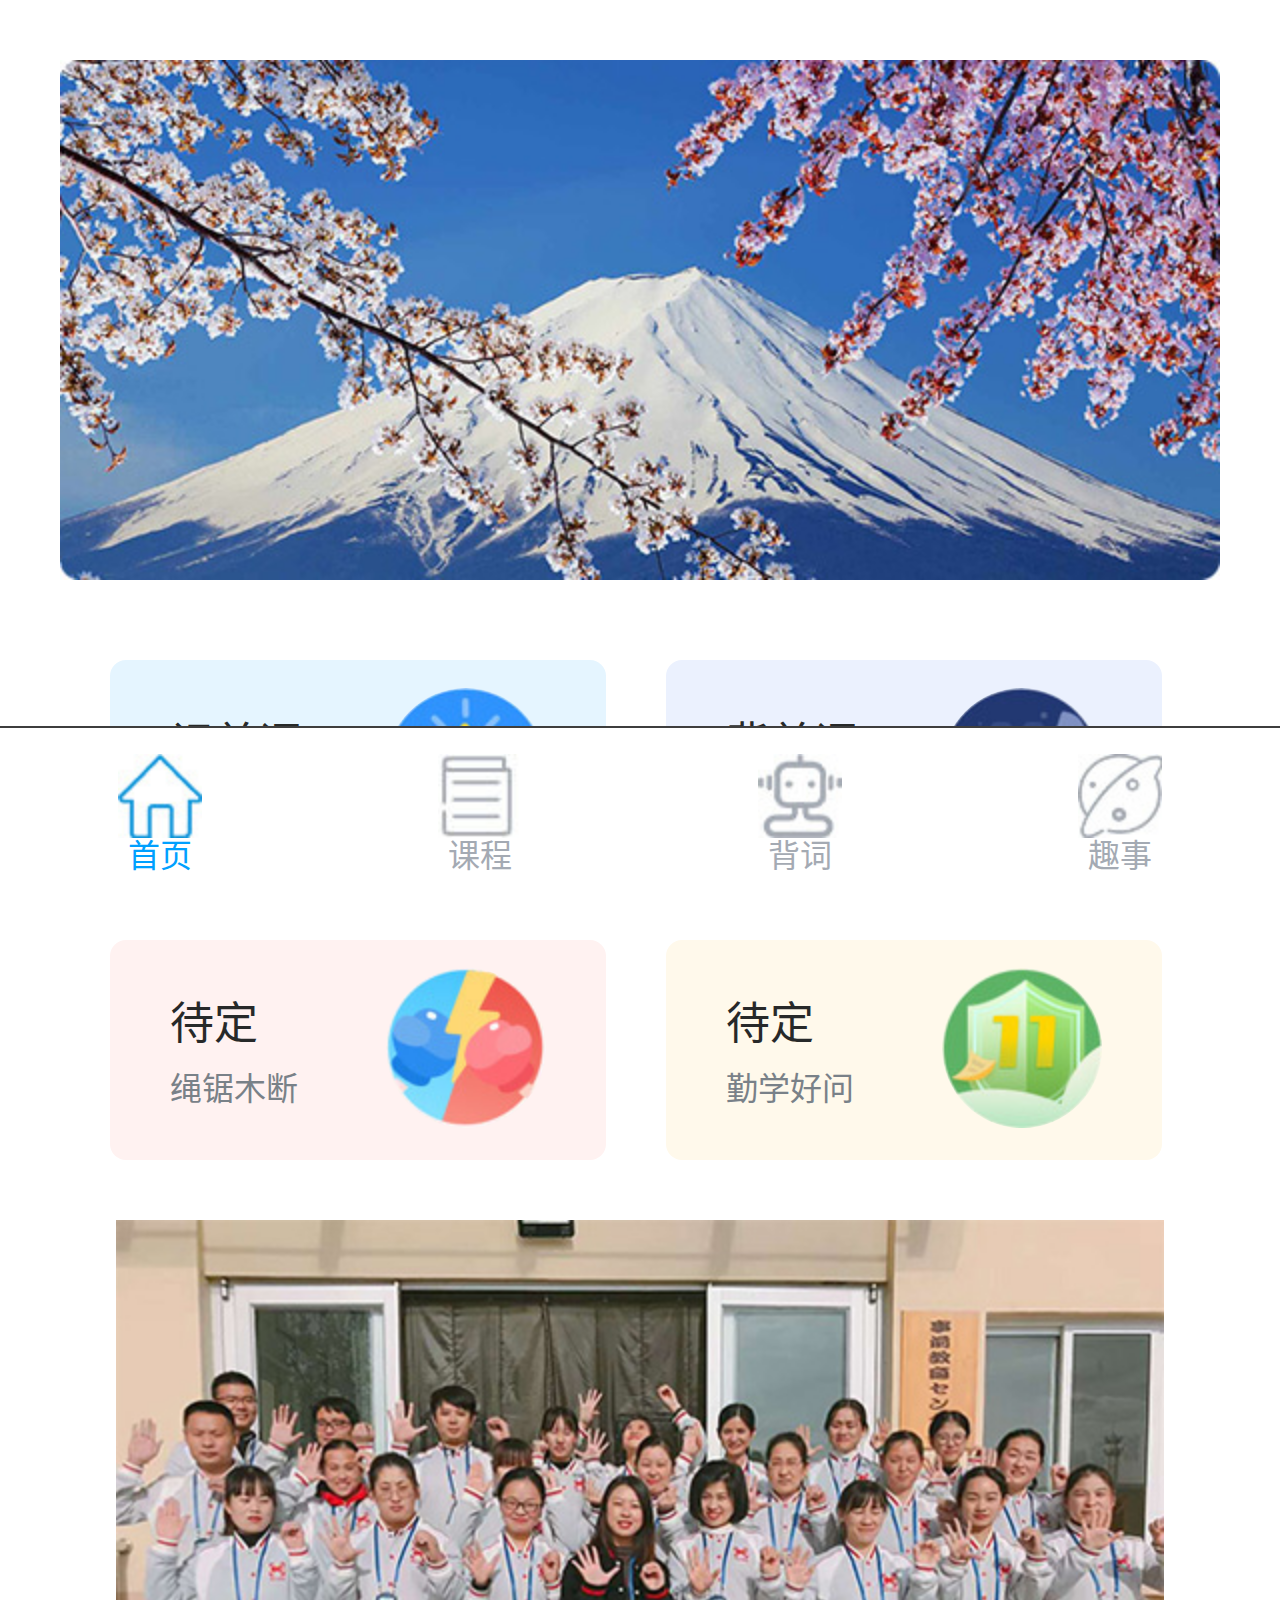
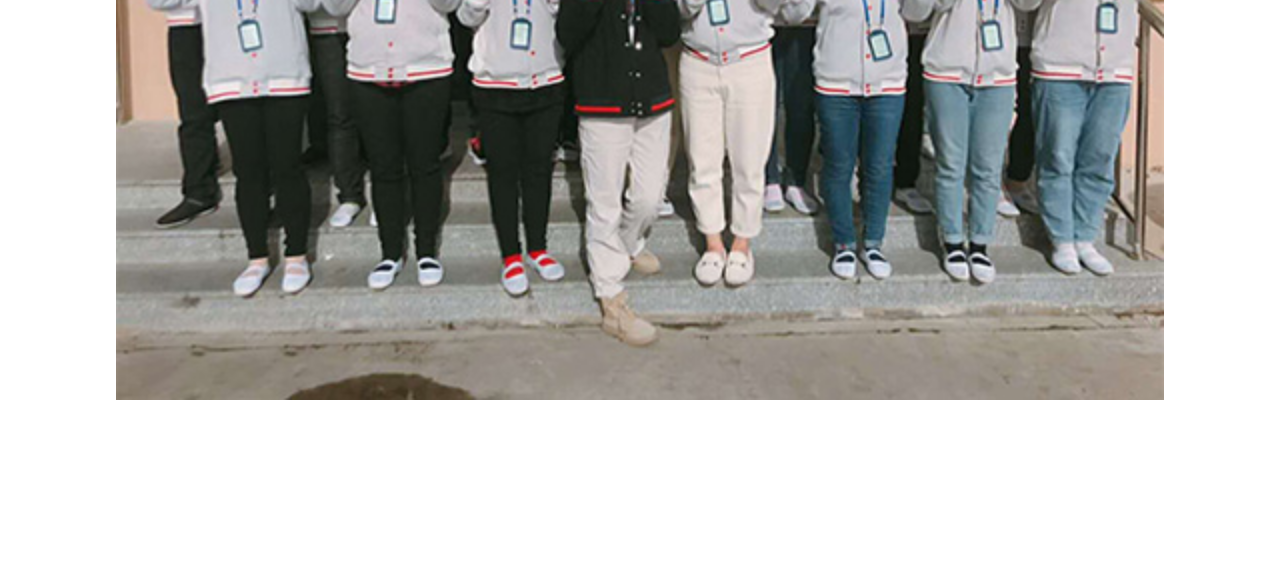
==== index.html @ ad1a3784 "1st" ====
<!doctype html>
<html lang="zh-CN">
<head>
<meta charset="utf-8">
<meta http-equiv="X-UA-Compatible" content="IE=edge">
<meta name="viewport" content="width=device-width,initial-scale=1,maximum-scale=1,user-scalable=no">
<meta name="renderer" content="webkit">
<title>新标日语</title>
<link rel="stylesheet" href="css/mormalize.css">
<link rel="stylesheet" href="css/animate.css">
<link rel="stylesheet" href="css/swiper.min.css">
<link rel="stylesheet" href="css/index.css">
<script src="js/fontsize.js"></script>
<script src="js/jquery-1.11.3.min.js"></script>
<script src="js/swiper.min.js"></script>
<meta name="keywords" content="" />
<meta name="description" content="" />




</head>
<div class="banner">
	<div class="swiper-container1">
    <div class="swiper-wrapper">
      <div class="swiper-slide">
      	<img src="images/banner1.jpg" alt="富士山">
      </div>
      <div class="swiper-slide">
      	<img src="images/banner1.jpg" alt="富士山">
      </div>
      <div class="swiper-slide">
      	<img src="images/banner1.jpg" alt="富士山">
      </div>
      <div class="swiper-slide">
      	<img src="images/banner1.jpg" alt="富士山">
      </div>
      <div class="swiper-slide">
      	<img src="images/banner1.jpg" alt="富士山">
      </div>
    </div>
    <!-- Add Pagination -->
    
  </div>
  <div class="swiper-pagination1"></div>
</div>
<div class="content">
	<ul>
		<li>
			<a href="course.html">
				<div>
					<p class="tit">记单词</p>
					<p class="tit-con">业精于勤</p>
				</div>
				<div>
					<img src="images/con1.jpg" alt="">
				</div>
			</a>
		</li>
		<li>
			<a href="rember.html">
				<div>
					<p class="tit">背单词</p>
					<p class="tit-con">坚持不懈</p>
				</div>
				<div>
					<img src="images/con2.jpg" alt="">
				</div>
			</a>
		</li>
		<li>
			<a href="rember.html">
				<div>
					<p class="tit">待定</p>
					<p class="tit-con">绳锯木断</p>
				</div>
				<div>
					<img src="images/con3.jpg" alt="">
					
				</div>
			</a>
		</li>
		<li>
			<a href="rember.html">
				<div>
					<p class="tit">待定</p>
					<p class="tit-con">勤学好问</p>
				</div>
				<div>
					<img src="images/con4.jpg" alt="">
					
				</div>
			</a>
		</li>
		
	</ul>
</div>
<div class="clear"></div>
<div class="photo">
	<img src="images/photo1.jpg" alt="">
</div>
<div class="clear"></div>
<div style="width: 6.4rem;height: .86rem"></div>
<footer>
	<a href="index.html">
		<img src="images/icon1-2.jpg" alt="">
		<p class="active">首页</p>
	</a>
	<a href="course.html">
		<img src="images/icon2-1.jpg" alt="">
		<p>课程</p>
	</a>
	<a href="">
		<img src="images/icon3-1.jpg" alt="">
		<p>背词</p>
	</a>
	<a href="">
		<img src="images/icon4-1.jpg" alt="">
		<p>趣事</p>
	</a>
</footer>


<script>
var swiper = new Swiper('.swiper-container1', {
	autoplay: 3000,

  paginationClickable: true,
  autoplayDisableOnInteraction : true,
  loop : true
});
</script>




</body>
</html>
---- css/mormalize.css ----
/* Document
   ========================================================================== */
 
/**
 * 1. Correct the line height in all browsers.
 * 2. Prevent adjustments of font size after orientation changes in iOS.
 */
 
html {
  line-height: 1.15; /* 1 */
  -webkit-text-size-adjust: 100%; /* 2 */
}
 
/* Sections
   ========================================================================== */
 
/**
 * Remove the margin in all browsers.
 */
 
body {
  margin: 0;
}
 
/**
 * Render the `main` element consistently in IE.
 */
 
main {
  display: block;
}
 
/**
 * Correct the font size and margin on `h1` elements within `section` and
 * `article` contexts in Chrome, Firefox, and Safari.
 */
 
h1 {
  font-size: 2em;
  margin: 0.67em 0;
}
 
/* Grouping content
   ========================================================================== */
 
/**
 * 1. Add the correct box sizing in Firefox.
 * 2. Show the overflow in Edge and IE.
 */
 
hr {
  box-sizing: content-box; /* 1 */
  height: 0; /* 1 */
  overflow: visible; /* 2 */
}
 
/**
 * 1. Correct the inheritance and scaling of font size in all browsers.
 * 2. Correct the odd `em` font sizing in all browsers.
 */
 
pre {
  font-family: monospace, monospace; /* 1 */
  font-size: 1em; /* 2 */
}
 
/* Text-level semantics
   ========================================================================== */
 
/**
 * Remove the gray background on active links in IE 10.
 */
 
a {
  background-color: transparent;
}
 
/**
 * 1. Remove the bottom border in Chrome 57-
 * 2. Add the correct text decoration in Chrome, Edge, IE, Opera, and Safari.
 */
 
abbr[title] {
  border-bottom: none; /* 1 */
  text-decoration: underline; /* 2 */
  text-decoration: underline dotted; /* 2 */
}
 
/**
 * Add the correct font weight in Chrome, Edge, and Safari.
 */
 
b,
strong {
  font-weight: bolder;
}
 
/**
 * 1. Correct the inheritance and scaling of font size in all browsers.
 * 2. Correct the odd `em` font sizing in all browsers.
 */
 
code,
kbd,
samp {
  font-family: monospace, monospace; /* 1 */
  font-size: 1em; /* 2 */
}
 
/**
 * Add the correct font size in all browsers.
 */
 
small {
  font-size: 80%;
}
 
/**
 * Prevent `sub` and `sup` elements from affecting the line height in
 * all browsers.
 */
 
sub,
sup {
  font-size: 75%;
  line-height: 0;
  position: relative;
  vertical-align: baseline;
}
 
sub {
  bottom: -0.25em;
}
 
sup {
  top: -0.5em;
}
 
/* Embedded content
   ========================================================================== */
 
/**
 * Remove the border on images inside links in IE 10.
 */
 
img {
  border-style: none;
}
 
/* Forms
   ========================================================================== */
 
/**
 * 1. Change the font styles in all browsers.
 * 2. Remove the margin in Firefox and Safari.
 */
 
button,
input,
optgroup,
select,
textarea {
  font-family: inherit; /* 1 */
  font-size: 100%; /* 1 */
  line-height: 1.15; /* 1 */
  margin: 0; /* 2 */
}
 
/**
 * Show the overflow in IE.
 * 1. Show the overflow in Edge.
 */
 
button,
input { /* 1 */
  overflow: visible;
}
 
/**
 * Remove the inheritance of text transform in Edge, Firefox, and IE.
 * 1. Remove the inheritance of text transform in Firefox.
 */
 
button,
select { /* 1 */
  text-transform: none;
}
 
/**
 * Correct the inability to style clickable types in iOS and Safari.
 */
 
button,
[type="button"],
[type="reset"],
[type="submit"] {
  -webkit-appearance: button;
}
 
/**
 * Remove the inner border and padding in Firefox.
 */
 
button::-moz-focus-inner,
[type="button"]::-moz-focus-inner,
[type="reset"]::-moz-focus-inner,
[type="submit"]::-moz-focus-inner {
  border-style: none;
  padding: 0;
}
 
/**
 * Restore the focus styles unset by the previous rule.
 */
 
button:-moz-focusring,
[type="button"]:-moz-focusring,
[type="reset"]:-moz-focusring,
[type="submit"]:-moz-focusring {
  outline: 1px dotted ButtonText;
}
 
/**
 * Correct the padding in Firefox.
 */
 
fieldset {
  padding: 0.35em 0.75em 0.625em;
}
 
/**
 * 1. Correct the text wrapping in Edge and IE.
 * 2. Correct the color inheritance from `fieldset` elements in IE.
 * 3. Remove the padding so developers are not caught out when they zero out
 *    `fieldset` elements in all browsers.
 */
 
legend {
  box-sizing: border-box; /* 1 */
  color: inherit; /* 2 */
  display: table; /* 1 */
  max-width: 100%; /* 1 */
  padding: 0; /* 3 */
  white-space: normal; /* 1 */
}
 
/**
 * Add the correct vertical alignment in Chrome, Firefox, and Opera.
 */
 
progress {
  vertical-align: baseline;
}
 
/**
 * Remove the default vertical scrollbar in IE 10+.
 */
 
textarea {
  overflow: auto;
}
 
/**
 * 1. Add the correct box sizing in IE 10.
 * 2. Remove the padding in IE 10.
 */
 
[type="checkbox"],
[type="radio"] {
  box-sizing: border-box; /* 1 */
  padding: 0; /* 2 */
}
 
/**
 * Correct the cursor style of increment and decrement buttons in Chrome.
 */
 
[type="number"]::-webkit-inner-spin-button,
[type="number"]::-webkit-outer-spin-button {
  height: auto;
}
 
/**
 * 1. Correct the odd appearance in Chrome and Safari.
 * 2. Correct the outline style in Safari.
 */
 
[type="search"] {
  -webkit-appearance: textfield; /* 1 */
  outline-offset: -2px; /* 2 */
}
 
/**
 * Remove the inner padding in Chrome and Safari on macOS.
 */
 
[type="search"]::-webkit-search-decoration {
  -webkit-appearance: none;
}
 
/**
 * 1. Correct the inability to style clickable types in iOS and Safari.
 * 2. Change font properties to `inherit` in Safari.
 */
 
::-webkit-file-upload-button {
  -webkit-appearance: button; /* 1 */
  font: inherit; /* 2 */
}
 
/* Interactive
   ========================================================================== */
 
/*
 * Add the correct display in Edge, IE 10+, and Firefox.
 */
 
details {
  display: block;
}
 
/*
 * Add the correct display in all browsers.
 */
 
summary {
  display: list-item;
}
 
/* Misc
   ========================================================================== */
 
/**
 * Add the correct display in IE 10+.
 */
 
template {
  display: none;
}
 
/**
 * Add the correct display in IE 10.
 */
 
[hidden] {
  display: none;
}

HTML, body, div, h1, h2, h3, h4, h5, h6, ul, ol, dl, li, dt, dd, p, blockquote,
pre, form, fieldset, table, th, td {
    border:none;
    font-family:"微软雅黑","黑体","宋体";
    font-size:14px;
    margin:0px;
    padding:0px;
    }
html,body{
    height: 100%;
    width: 100%;
    }
address, caption, cite, code, dfn, em, strong, th, var {
    font-style: normal;
    font-weight: normal;
}
a{
    text-decoration:none;
}
a:link{
    color:#fff;
}
a:visited{
    color:#fff;
}
a:hover{
    color:#fff;
}
a:active{
    color:#fff;
}
input::-ms-clear{
    display:none;
    }
input::-ms-reveal{
    display:none;
}
input{
    -webkit-appearance: none;
    margin: 0;
    outline: none;
    padding: 0;
}
input::-webkit-input-placeholder{
    color: #ccc;
}
input::-ms-input-placeholder{
    color: #ccc;
}
input::-moz-placeholder{
    color: #ccc;
}
input[type=submit],input[type=button]{
    cursor: pointer;
}
button[disabled], input[disabled] {
    cursor: default;
}
img{
    border:none;
}
ul,ol,li{
    list-style-type:none;
}
a,img{display: block;
}
/*公共方法*/
.clear{
    clear: both;
}
.clearleft{
    clear: left;
}
.clearright{
    clear: right;
}
.floatleft{
    float: left;
}
.floatright{
    float: right;
}
.cursor{
    cursor: pointer;
}
/*背景及色值表*/
.bg000{
    background: #000;
}
.color000{
    color: #000;
}
---- css/index.css ----
.banner{
     width: 5.8rem;
     height: 2.6rem;
     overflow: hidden;
     margin: 0 auto;
     margin-top: .3rem;
}
.banner .swiper-container1 {
     width: 100%;
     height: 100%;
}
.banner .swiper-slide {
     text-align: center;
     font-size: 0.18rem;
     background: #fff;
    /* Center slide text vertically */
     display: -webkit-box;
     display: -ms-flexbox;
     display: -webkit-flex;
     display: flex;
     -webkit-box-pack: center;
     -ms-flex-pack: center;
     -webkit-justify-content: center;
     justify-content: center;
     -webkit-box-align: center;
     -ms-flex-align: center;
     -webkit-align-items: center;
     align-items: center;
}
.banner .swiper-slide img{width: 100%;height: 100%;display: block;
}
 .content{
     width: 5.3rem;
     margin: 0.4rem auto 0;
}
 .content ul li{
     width: 2.48rem;
     height: 1.1rem;
     float: left;
     border-radius: 0.08rem;
     margin-bottom: 0.3rem;
}
 .content ul li:nth-child(1){
     background: #e5f5ff;
}
 .content ul li:nth-child(2){
     background: #ebf1fe;
}
 .content ul li:nth-child(3){
     background: #fff2f1;
}
 .content ul li:nth-child(4){
     background: #fff9eb;
}
 .content ul li:nth-child(2n-1){
     margin-right: 0.3rem;
}
 .content ul li a{
     display: block;
}
 .content ul li div{
     width: 1.24rem;
     float: left;
}
 .content ul li div:nth-child(1){
}
 .content ul li div:nth-child(2) img{
     width: 0.8rem;
     height: 0.8rem;
     border-radius: 50%;
     margin: 0.14rem;
     display: block;
}
 .content ul li p{
     margin-left: 0.3rem;
}
 .content ul li p.tit{
     font-size: 0.22rem;
     color: #272929;
     margin-top: 0.3rem;
}
 .content ul li p.tit-con{
     font-size: 0.16rem;
     color: #798188;
     margin-top: 0.1rem;
}
 .photo{
     width: 5.24rem;
     height: 3.9rem;
     margin: 0 auto;
}
 .photo img{
     display: block;
     width: 100%;
     height: 100%;
}
 footer{
     position: fixed;
     left:0;
     bottom:0;
     width: 6.4rem;
     height: 0.86rem;
     background: #fff;
     border-top: 0.01rem solid #3e3e3e;
     display : flex;
    /*display: -webkit-box;
     */
     -webkit-box-align: center;
     -webkit-align-items: center;
     align-items: center;
     justify-content:space-around;
     flex-direction: row;
     margin: 0 auto;
}
/* footer a{
     flex:space-around;
}
 */
  footer a img{
    width: .42rem;
    height: .42rem;
  }
 footer a p{
     font-size: 0.16rem;
     color: #a4aab3;
     text-align: center;
}
 footer a p.active{
     color: #00a0ff;
}
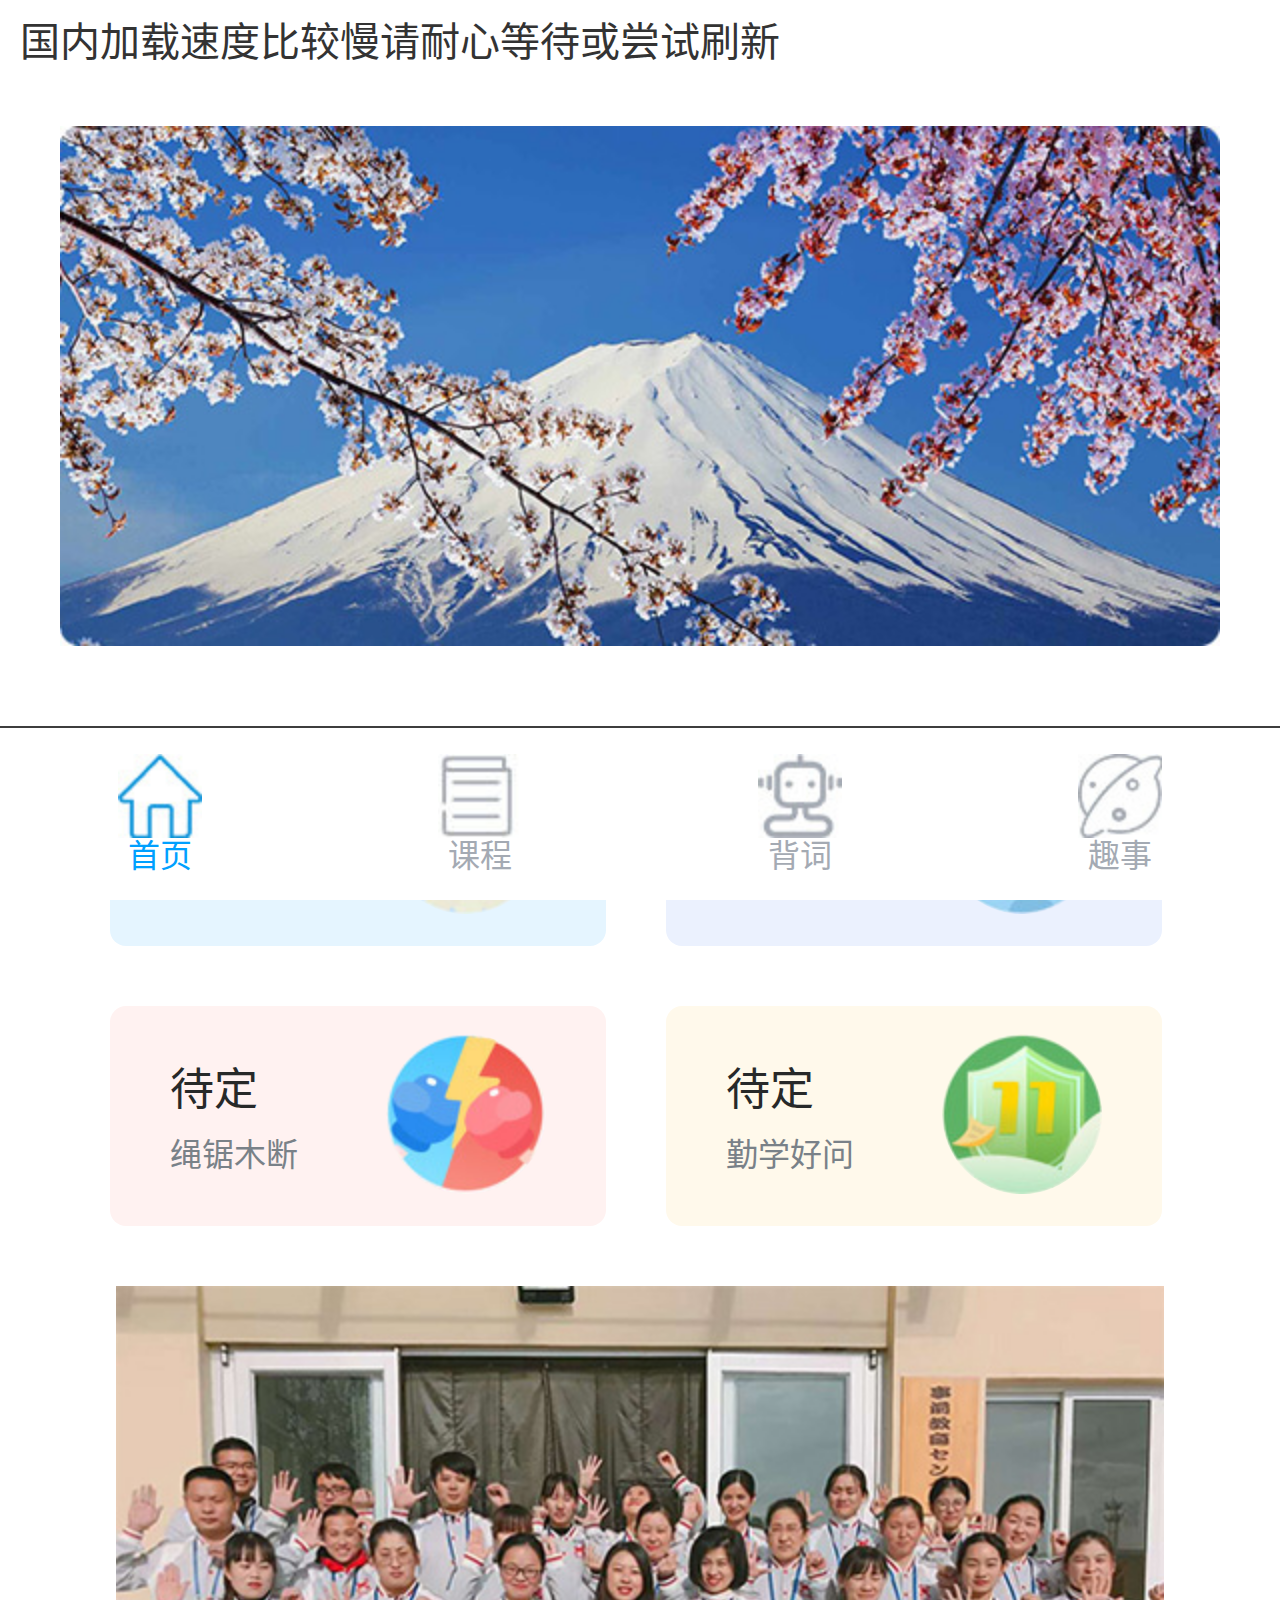
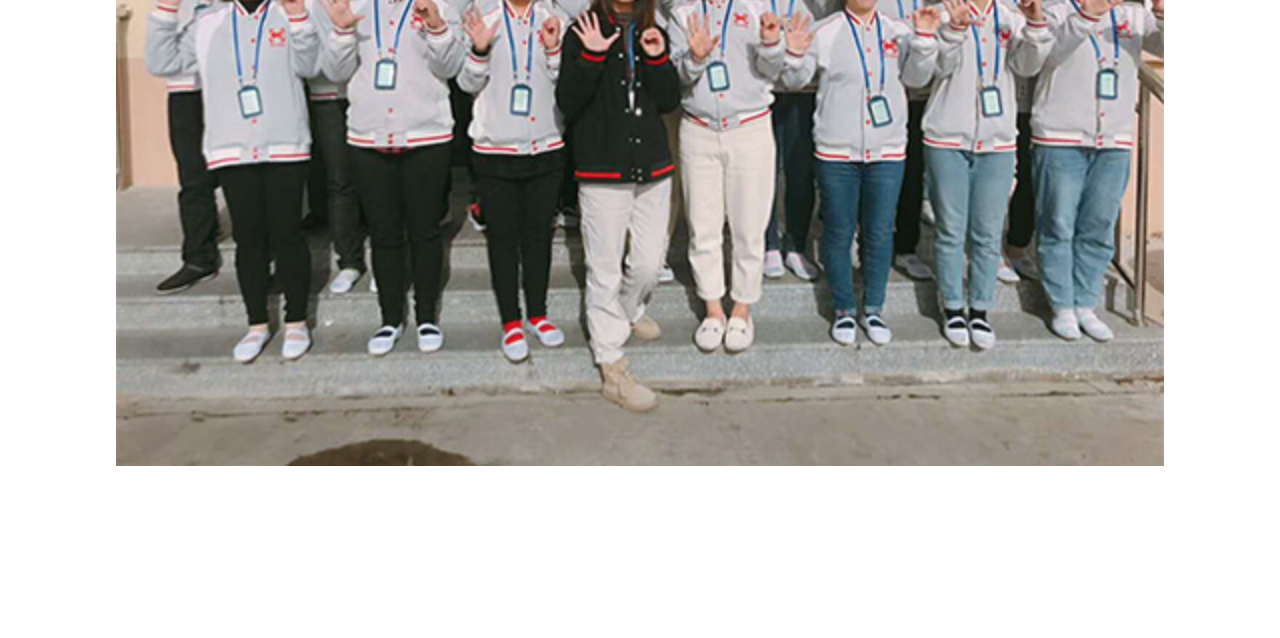
==== commit 8cf2e44b: "z" ====
--- a/index.html
+++ b/index.html
@@ -6,7 +6,7 @@
 <meta http-equiv="X-UA-Compatible" content="IE=edge">
 <meta name="viewport" content="width=device-width,initial-scale=1,maximum-scale=1,user-scalable=no">
 <meta name="renderer" content="webkit">
-<title>新标日语</title>
+<title>新日语基础教程1--850</title>
 <link rel="stylesheet" href="css/mormalize.css">
 <link rel="stylesheet" href="css/animate.css">
 <link rel="stylesheet" href="css/swiper.min.css">
@@ -14,20 +14,23 @@
 <script src="js/fontsize.js"></script>
 <script src="js/jquery-1.11.3.min.js"></script>
 <script src="js/swiper.min.js"></script>
+
+
 <meta name="keywords" content="" />
 <meta name="description" content="" />
+<style>
+	
+</style>
+</head>
+<p style="color:#333;font-size: .2rem;margin-left: .1rem;margin-top: .1rem;">国内加载速度比较慢请耐心等待或尝试刷新</p>
 
-
-
-
-</head>
 <div class="banner">
 	<div class="swiper-container1">
     <div class="swiper-wrapper">
       <div class="swiper-slide">
       	<img src="images/banner1.jpg" alt="富士山">
       </div>
-      <div class="swiper-slide">
+      <div class="swiper-slide">     
       	<img src="images/banner1.jpg" alt="富士山">
       </div>
       <div class="swiper-slide">
@@ -43,7 +46,7 @@
     <!-- Add Pagination -->
     
   </div>
-  <div class="swiper-pagination1"></div>
+
 </div>
 <div class="content">
 	<ul>
@@ -58,8 +61,8 @@
 				</div>
 			</a>
 		</li>
-		<li>
-			<a href="rember.html">
+		<li class="remember">
+			<a href="javascript:void(0);">
 				<div>
 					<p class="tit">背单词</p>
 					<p class="tit-con">坚持不懈</p>
@@ -77,19 +80,17 @@
 				</div>
 				<div>
 					<img src="images/con3.jpg" alt="">
-					
 				</div>
 			</a>
 		</li>
 		<li>
-			<a href="rember.html">
+			<a href="">
 				<div>
 					<p class="tit">待定</p>
 					<p class="tit-con">勤学好问</p>
 				</div>
 				<div>
 					<img src="images/con4.jpg" alt="">
-					
 				</div>
 			</a>
 		</li>
@@ -111,7 +112,7 @@
 		<img src="images/icon2-1.jpg" alt="">
 		<p>课程</p>
 	</a>
-	<a href="">
+	<a class="remember" href="javascript:void(0);">
 		<img src="images/icon3-1.jpg" alt="">
 		<p>背词</p>
 	</a>
@@ -124,16 +125,20 @@
 
 <script>
 var swiper = new Swiper('.swiper-container1', {
-	autoplay: 3000,
+	autoplay: {
+        delay: 2500,
+        disableOnInteraction: false,
+      },
+	centeredSlides: true,
+    loop : true
+});
 
-  paginationClickable: true,
-  autoplayDisableOnInteraction : true,
-  loop : true
-});
 </script>
 
 
 
+<script src="js/cover.js"></script>
+<script src="js/index.js"></script>
 
 </body>
 </html>--- a/css/index.css
+++ b/css/index.css
@@ -10,22 +10,12 @@
      height: 100%;
 }
 .banner .swiper-slide {
+
+     width: 100%;
+     height: 100%;
      text-align: center;
-     font-size: 0.18rem;
      background: #fff;
-    /* Center slide text vertically */
-     display: -webkit-box;
-     display: -ms-flexbox;
-     display: -webkit-flex;
-     display: flex;
-     -webkit-box-pack: center;
-     -ms-flex-pack: center;
-     -webkit-justify-content: center;
-     justify-content: center;
-     -webkit-box-align: center;
-     -ms-flex-align: center;
-     -webkit-align-items: center;
-     align-items: center;
+ 
 }
 .banner .swiper-slide img{width: 100%;height: 100%;display: block;
 }
@@ -94,6 +84,24 @@
      width: 100%;
      height: 100%;
 }
+
+/*course*/
+
+
+
+
+
+
+
+
+
+
+
+
+
+
+
+
  footer{
      position: fixed;
      left:0;
@@ -115,7 +123,7 @@
 /* footer a{
      flex:space-around;
 }
- */
+*/
   footer a img{
     width: .42rem;
     height: .42rem;
